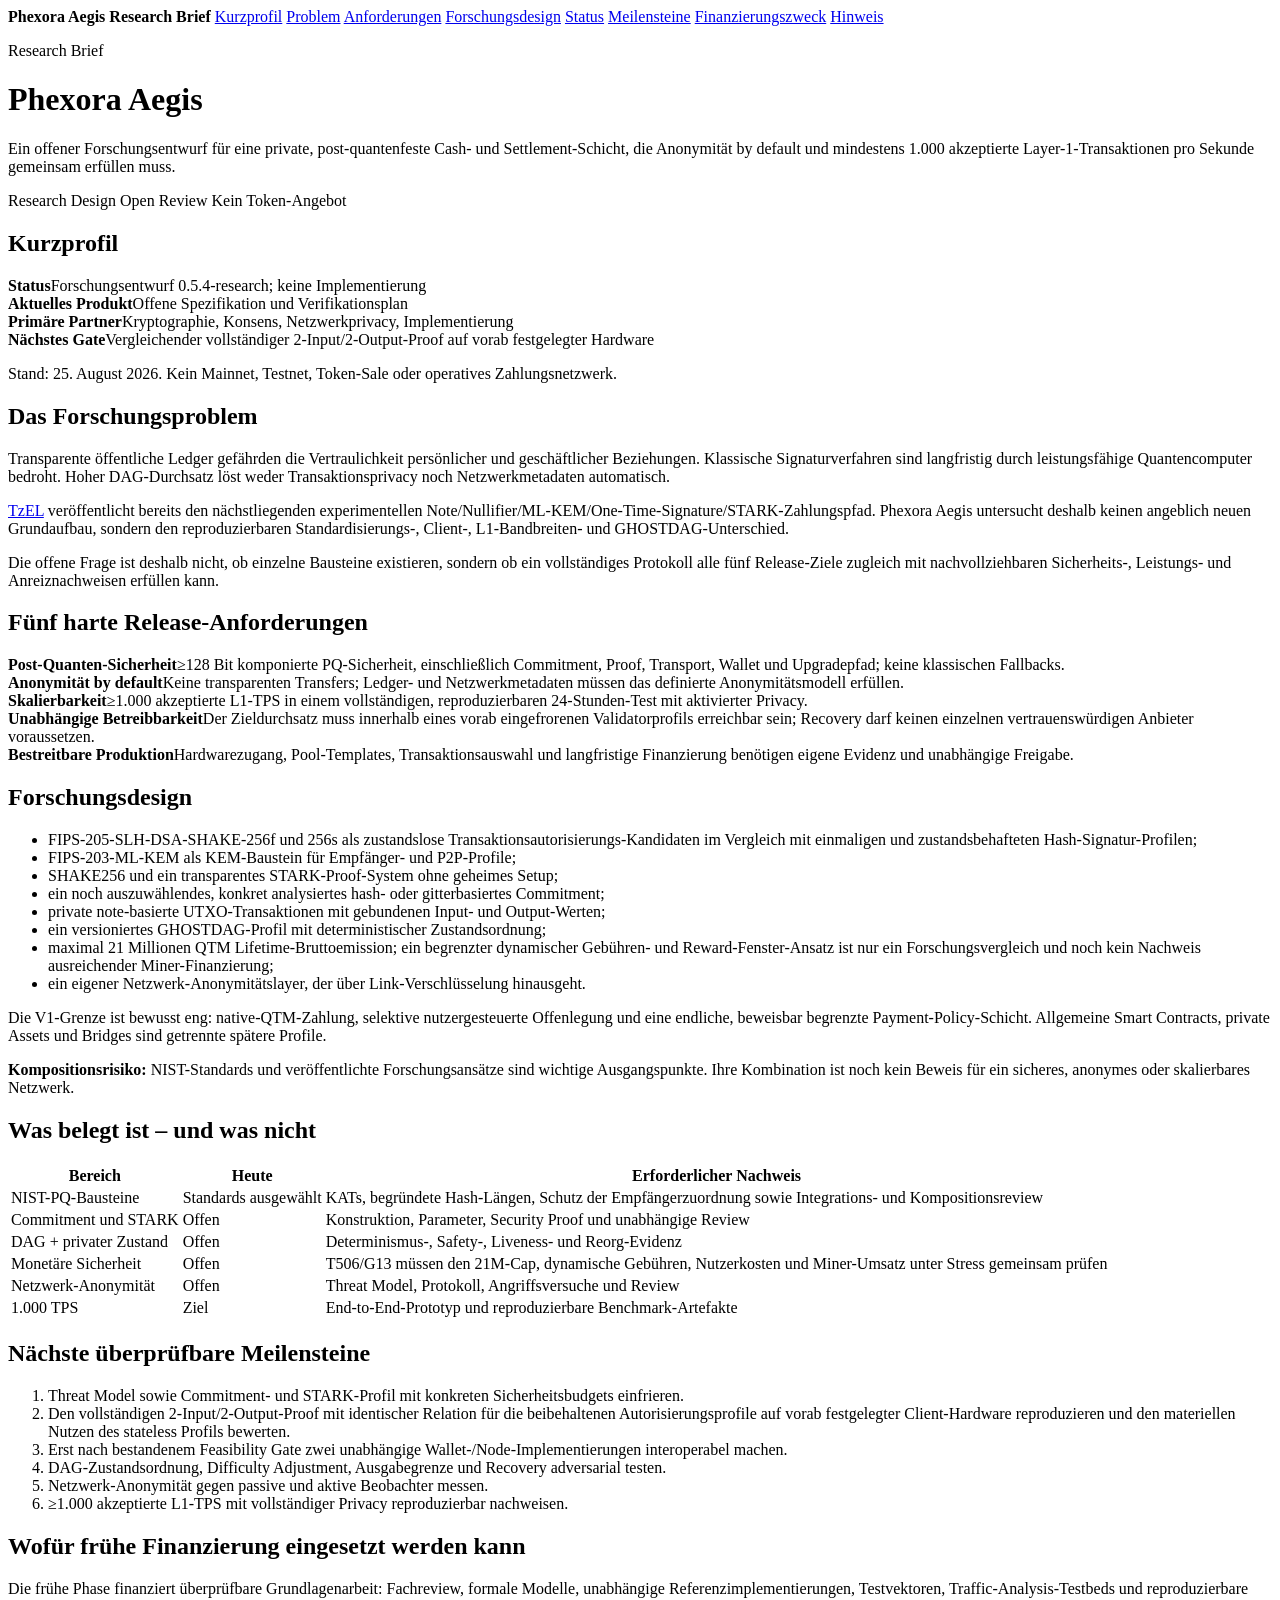
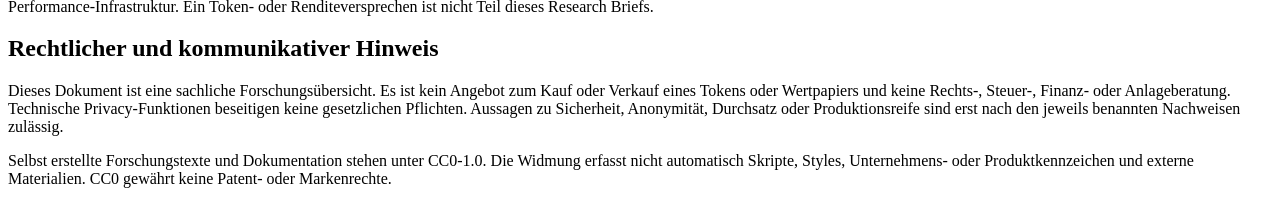
==== Documentation/InvestorOnePager.html @ 0e336656 "docs: clarify research evidence and service-cost gates Admit construction-specific commitment eviden" ====
<!doctype html>
<html lang="de">
<head>
  <meta charset="utf-8">
  <meta name="viewport" content="width=device-width, initial-scale=1">
  <meta name="description" content="Sachlicher Phexora Aegis Research Brief mit Anforderungen, Evidenzstatus und nächsten Gates.">
  <title>Phexora Aegis – Research Brief</title>
  <link rel="stylesheet" href="assets/documentation.css">
</head>
<body>
  <div class="doc-layout">
    <aside class="doc-nav" aria-label="Dokumentnavigation">
      <strong>Phexora Aegis Research Brief</strong>
      <a href="#kurzprofil">Kurzprofil</a>
      <a href="#problem">Problem</a>
      <a href="#anforderungen">Anforderungen</a>
      <a href="#design">Forschungsdesign</a>
      <a href="#status">Status</a>
      <a href="#meilensteine">Meilensteine</a>
      <a href="#finanzierung">Finanzierungszweck</a>
      <a href="#hinweis">Hinweis</a>
    </aside>

    <main class="doc-content">
      <header class="hero">
        <p class="kicker">Research Brief</p>
        <h1>Phexora Aegis</h1>
        <p>Ein offener Forschungsentwurf für eine private, post-quantenfeste Cash- und Settlement-Schicht, die Anonymität by default und mindestens 1.000 akzeptierte Layer-1-Transaktionen pro Sekunde gemeinsam erfüllen muss.</p>
        <div class="badge-row">
          <span class="badge warning">Research Design</span>
          <span class="badge">Open Review</span>
          <span class="badge risk">Kein Token-Angebot</span>
        </div>
      </header>

      <section class="doc-section" id="kurzprofil">
        <h2>Kurzprofil</h2>
        <div class="meta-grid">
          <div class="info-card"><strong>Status</strong><span>Forschungsentwurf 0.5.4-research; keine Implementierung</span></div>
          <div class="info-card"><strong>Aktuelles Produkt</strong><span>Offene Spezifikation und Verifikationsplan</span></div>
          <div class="info-card"><strong>Primäre Partner</strong><span>Kryptographie, Konsens, Netzwerkprivacy, Implementierung</span></div>
          <div class="info-card"><strong>Nächstes Gate</strong><span>Vergleichender vollständiger 2-Input/2-Output-Proof auf vorab festgelegter Hardware</span></div>
        </div>
        <p class="source-note">Stand: 25. August 2026. Kein Mainnet, Testnet, Token-Sale oder operatives Zahlungsnetzwerk.</p>
      </section>

      <section class="doc-section" id="problem">
        <h2>Das Forschungsproblem</h2>
        <p>Transparente öffentliche Ledger gefährden die Vertraulichkeit persönlicher und geschäftlicher Beziehungen. Klassische Signaturverfahren sind langfristig durch leistungsfähige Quantencomputer bedroht. Hoher DAG-Durchsatz löst weder Transaktionsprivacy noch Netzwerkmetadaten automatisch.</p>
        <p><a href="https://tzel.tezos.com/whitepaper.pdf">TzEL</a> veröffentlicht bereits den nächstliegenden experimentellen Note/Nullifier/ML-KEM/One-Time-Signature/STARK-Zahlungspfad. Phexora Aegis untersucht deshalb keinen angeblich neuen Grundaufbau, sondern den reproduzierbaren Standardisierungs-, Client-, L1-Bandbreiten- und GHOSTDAG-Unterschied.</p>
        <p>Die offene Frage ist deshalb nicht, ob einzelne Bausteine existieren, sondern ob ein vollständiges Protokoll alle fünf Release-Ziele zugleich mit nachvollziehbaren Sicherheits-, Leistungs- und Anreiznachweisen erfüllen kann.</p>
      </section>

      <section class="doc-section" id="anforderungen">
        <h2>Fünf harte Release-Anforderungen</h2>
        <div class="card-grid">
          <div class="info-card"><strong>Post-Quanten-Sicherheit</strong><span>≥128 Bit komponierte PQ-Sicherheit, einschließlich Commitment, Proof, Transport, Wallet und Upgradepfad; keine klassischen Fallbacks.</span></div>
          <div class="info-card"><strong>Anonymität by default</strong><span>Keine transparenten Transfers; Ledger- und Netzwerkmetadaten müssen das definierte Anonymitätsmodell erfüllen.</span></div>
          <div class="info-card"><strong>Skalierbarkeit</strong><span>≥1.000 akzeptierte L1-TPS in einem vollständigen, reproduzierbaren 24-Stunden-Test mit aktivierter Privacy.</span></div>
          <div class="info-card"><strong>Unabhängige Betreibbarkeit</strong><span>Der Zieldurchsatz muss innerhalb eines vorab eingefrorenen Validatorprofils erreichbar sein; Recovery darf keinen einzelnen vertrauenswürdigen Anbieter voraussetzen.</span></div>
          <div class="info-card"><strong>Bestreitbare Produktion</strong><span>Hardwarezugang, Pool-Templates, Transaktionsauswahl und langfristige Finanzierung benötigen eigene Evidenz und unabhängige Freigabe.</span></div>
        </div>
      </section>

      <section class="doc-section" id="design">
        <h2>Forschungsdesign</h2>
        <ul>
          <li>FIPS-205-SLH-DSA-SHAKE-256f und 256s als zustandslose
              Transaktionsautorisierungs-Kandidaten im Vergleich mit
              einmaligen und zustandsbehafteten Hash-Signatur-Profilen;</li>
          <li>FIPS-203-ML-KEM als KEM-Baustein für Empfänger- und P2P-Profile;</li>
          <li>SHAKE256 und ein transparentes STARK-Proof-System ohne geheimes Setup;</li>
          <li>ein noch auszuwählendes, konkret analysiertes hash- oder gitterbasiertes Commitment;</li>
          <li>private note-basierte UTXO-Transaktionen mit gebundenen Input- und Output-Werten;</li>
          <li>ein versioniertes GHOSTDAG-Profil mit deterministischer Zustandsordnung;</li>
          <li>maximal 21 Millionen QTM Lifetime-Bruttoemission; ein begrenzter
              dynamischer Gebühren- und Reward-Fenster-Ansatz ist nur ein
              Forschungsvergleich und noch kein Nachweis ausreichender
              Miner-Finanzierung;</li>
          <li>ein eigener Netzwerk-Anonymitätslayer, der über Link-Verschlüsselung hinausgeht.</li>
        </ul>
        <p>Die V1-Grenze ist bewusst eng: native-QTM-Zahlung, selektive nutzergesteuerte Offenlegung und eine endliche, beweisbar begrenzte Payment-Policy-Schicht. Allgemeine Smart Contracts, private Assets und Bridges sind getrennte spätere Profile.</p>
        <div class="callout warning"><strong>Kompositionsrisiko:</strong> NIST-Standards und veröffentlichte Forschungsansätze sind wichtige Ausgangspunkte. Ihre Kombination ist noch kein Beweis für ein sicheres, anonymes oder skalierbares Netzwerk.</div>
      </section>

      <section class="doc-section" id="status">
        <h2>Was belegt ist – und was nicht</h2>
        <div class="table-wrap">
          <table>
            <thead><tr><th>Bereich</th><th>Heute</th><th>Erforderlicher Nachweis</th></tr></thead>
            <tbody>
              <tr><td>NIST-PQ-Bausteine</td><td class="status-selected">Standards ausgewählt</td><td>KATs, begründete Hash-Längen, Schutz der Empfängerzuordnung sowie Integrations- und Kompositionsreview</td></tr>
              <tr><td>Commitment und STARK</td><td class="status-open">Offen</td><td>Konstruktion, Parameter, Security Proof und unabhängige Review</td></tr>
              <tr><td>DAG + privater Zustand</td><td class="status-open">Offen</td><td>Determinismus-, Safety-, Liveness- und Reorg-Evidenz</td></tr>
              <tr><td>Monetäre Sicherheit</td><td class="status-open">Offen</td><td>T506/G13 müssen den 21M-Cap, dynamische Gebühren, Nutzerkosten und Miner-Umsatz unter Stress gemeinsam prüfen</td></tr>
              <tr><td>Netzwerk-Anonymität</td><td class="status-open">Offen</td><td>Threat Model, Protokoll, Angriffsversuche und Review</td></tr>
              <tr><td>1.000 TPS</td><td class="status-target">Ziel</td><td>End-to-End-Prototyp und reproduzierbare Benchmark-Artefakte</td></tr>
            </tbody>
          </table>
        </div>
      </section>

      <section class="doc-section" id="meilensteine">
        <h2>Nächste überprüfbare Meilensteine</h2>
        <ol>
          <li>Threat Model sowie Commitment- und STARK-Profil mit konkreten Sicherheitsbudgets einfrieren.</li>
          <li>Den vollständigen 2-Input/2-Output-Proof mit identischer Relation
              für die beibehaltenen Autorisierungsprofile auf vorab festgelegter
              Client-Hardware reproduzieren und den materiellen Nutzen des
              stateless Profils bewerten.</li>
          <li>Erst nach bestandenem Feasibility Gate zwei unabhängige Wallet-/Node-Implementierungen interoperabel machen.</li>
          <li>DAG-Zustandsordnung, Difficulty Adjustment, Ausgabegrenze und Recovery adversarial testen.</li>
          <li>Netzwerk-Anonymität gegen passive und aktive Beobachter messen.</li>
          <li>≥1.000 akzeptierte L1-TPS mit vollständiger Privacy reproduzierbar nachweisen.</li>
        </ol>
      </section>

      <section class="doc-section" id="finanzierung">
        <h2>Wofür frühe Finanzierung eingesetzt werden kann</h2>
        <p>Die frühe Phase finanziert überprüfbare Grundlagenarbeit: Fachreview, formale Modelle, unabhängige Referenzimplementierungen, Testvektoren, Traffic-Analysis-Testbeds und reproduzierbare Performance-Infrastruktur. Ein Token- oder Renditeversprechen ist nicht Teil dieses Research Briefs.</p>
      </section>

      <section class="doc-section" id="hinweis">
        <h2>Rechtlicher und kommunikativer Hinweis</h2>
        <div class="callout risk">
          Dieses Dokument ist eine sachliche Forschungsübersicht. Es ist kein Angebot zum Kauf oder Verkauf eines Tokens oder Wertpapiers und keine Rechts-, Steuer-, Finanz- oder Anlageberatung. Technische Privacy-Funktionen beseitigen keine gesetzlichen Pflichten. Aussagen zu Sicherheit, Anonymität, Durchsatz oder Produktionsreife sind erst nach den jeweils benannten Nachweisen zulässig.
        </div>
        <p>Selbst erstellte Forschungstexte und Dokumentation stehen unter CC0-1.0. Die Widmung erfasst nicht automatisch Skripte, Styles, Unternehmens- oder Produktkennzeichen und externe Materialien. CC0 gewährt keine Patent- oder Markenrechte.</p>
      </section>
    </main>
  </div>
</body>
</html>
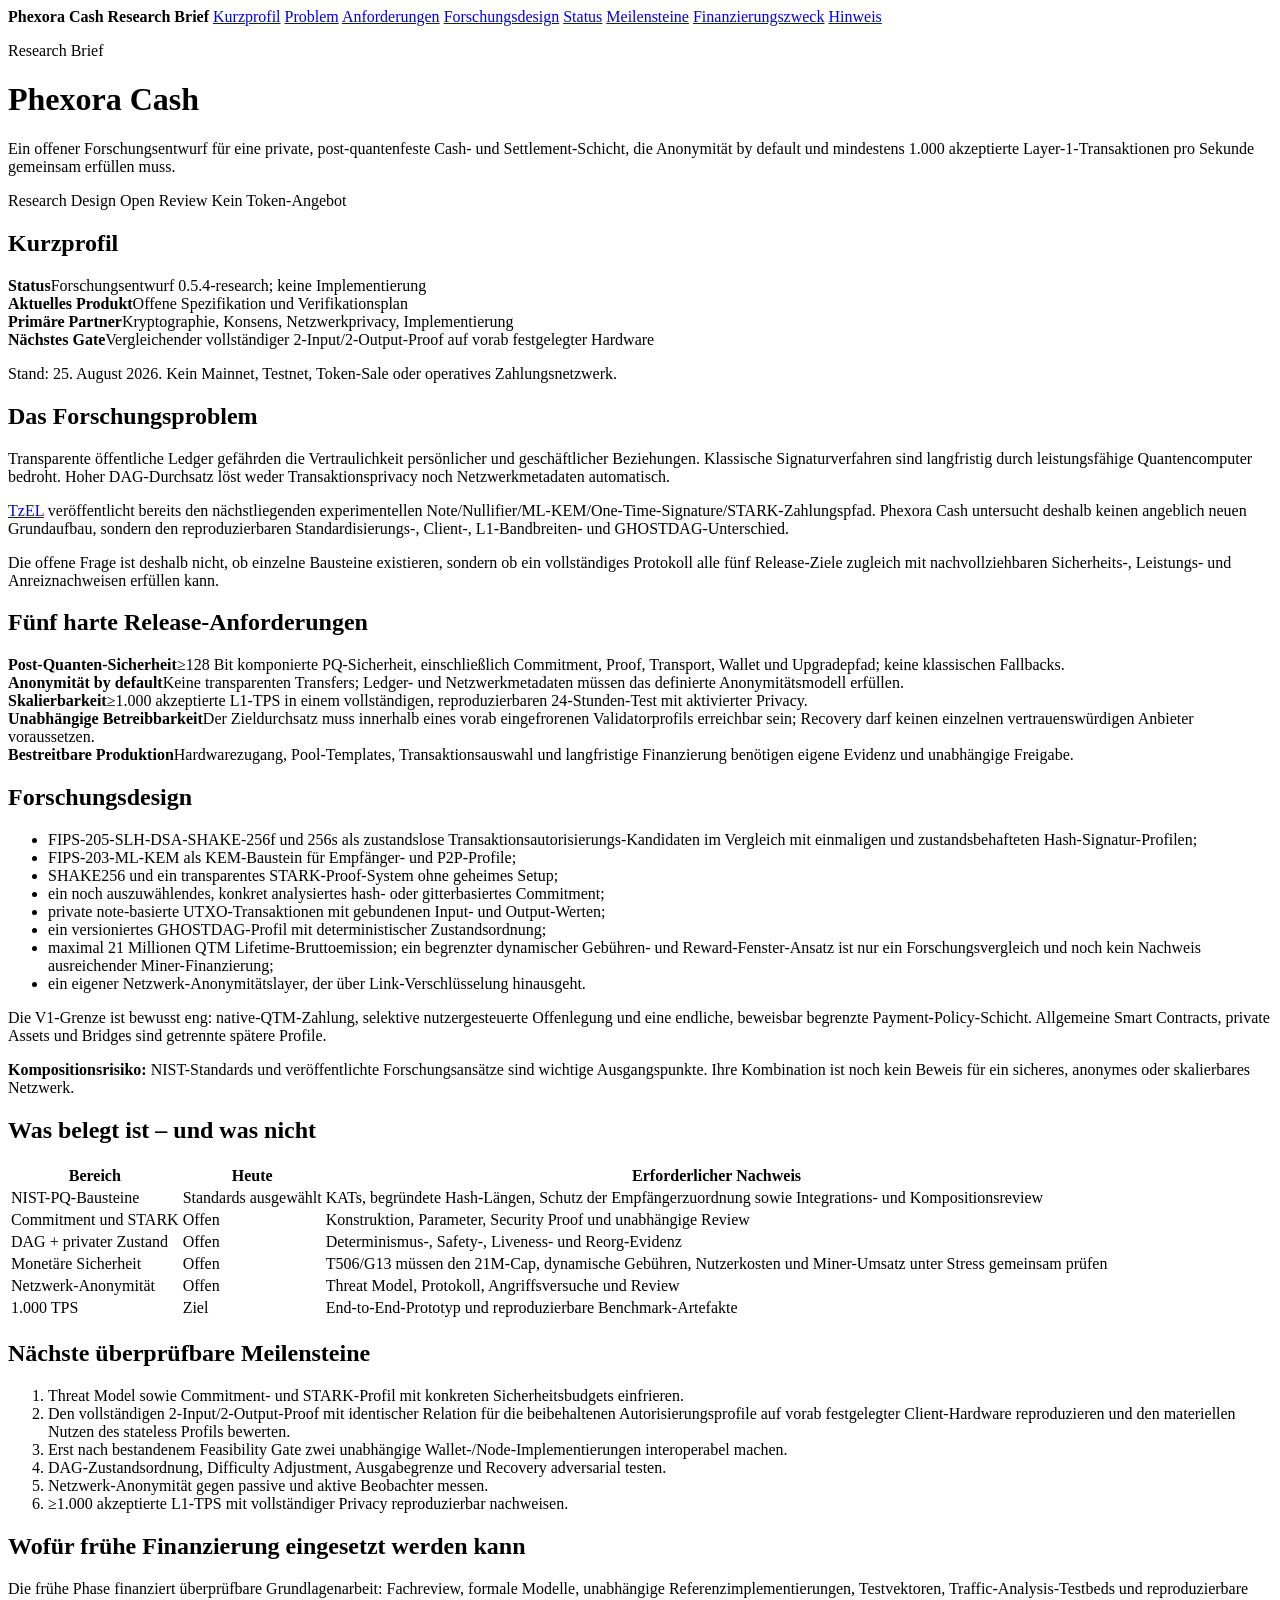
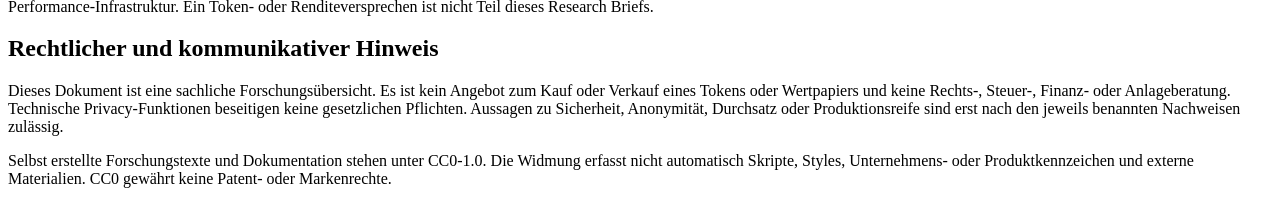
==== commit bee14008: "Rename research programme and deployment identity to Phexora Cash Apply the owner-approved programme" ====
--- a/Documentation/InvestorOnePager.html
+++ b/Documentation/InvestorOnePager.html
@@ -3,14 +3,14 @@
 <head>
   <meta charset="utf-8">
   <meta name="viewport" content="width=device-width, initial-scale=1">
-  <meta name="description" content="Sachlicher Phexora Aegis Research Brief mit Anforderungen, Evidenzstatus und nächsten Gates.">
-  <title>Phexora Aegis – Research Brief</title>
+  <meta name="description" content="Sachlicher Phexora Cash Research Brief mit Anforderungen, Evidenzstatus und nächsten Gates.">
+  <title>Phexora Cash – Research Brief</title>
   <link rel="stylesheet" href="assets/documentation.css">
 </head>
 <body>
   <div class="doc-layout">
     <aside class="doc-nav" aria-label="Dokumentnavigation">
-      <strong>Phexora Aegis Research Brief</strong>
+      <strong>Phexora Cash Research Brief</strong>
       <a href="#kurzprofil">Kurzprofil</a>
       <a href="#problem">Problem</a>
       <a href="#anforderungen">Anforderungen</a>
@@ -24,7 +24,7 @@
     <main class="doc-content">
       <header class="hero">
         <p class="kicker">Research Brief</p>
-        <h1>Phexora Aegis</h1>
+        <h1>Phexora Cash</h1>
         <p>Ein offener Forschungsentwurf für eine private, post-quantenfeste Cash- und Settlement-Schicht, die Anonymität by default und mindestens 1.000 akzeptierte Layer-1-Transaktionen pro Sekunde gemeinsam erfüllen muss.</p>
         <div class="badge-row">
           <span class="badge warning">Research Design</span>
@@ -47,7 +47,7 @@
       <section class="doc-section" id="problem">
         <h2>Das Forschungsproblem</h2>
         <p>Transparente öffentliche Ledger gefährden die Vertraulichkeit persönlicher und geschäftlicher Beziehungen. Klassische Signaturverfahren sind langfristig durch leistungsfähige Quantencomputer bedroht. Hoher DAG-Durchsatz löst weder Transaktionsprivacy noch Netzwerkmetadaten automatisch.</p>
-        <p><a href="https://tzel.tezos.com/whitepaper.pdf">TzEL</a> veröffentlicht bereits den nächstliegenden experimentellen Note/Nullifier/ML-KEM/One-Time-Signature/STARK-Zahlungspfad. Phexora Aegis untersucht deshalb keinen angeblich neuen Grundaufbau, sondern den reproduzierbaren Standardisierungs-, Client-, L1-Bandbreiten- und GHOSTDAG-Unterschied.</p>
+        <p><a href="https://tzel.tezos.com/whitepaper.pdf">TzEL</a> veröffentlicht bereits den nächstliegenden experimentellen Note/Nullifier/ML-KEM/One-Time-Signature/STARK-Zahlungspfad. Phexora Cash untersucht deshalb keinen angeblich neuen Grundaufbau, sondern den reproduzierbaren Standardisierungs-, Client-, L1-Bandbreiten- und GHOSTDAG-Unterschied.</p>
         <p>Die offene Frage ist deshalb nicht, ob einzelne Bausteine existieren, sondern ob ein vollständiges Protokoll alle fünf Release-Ziele zugleich mit nachvollziehbaren Sicherheits-, Leistungs- und Anreiznachweisen erfüllen kann.</p>
       </section>
 
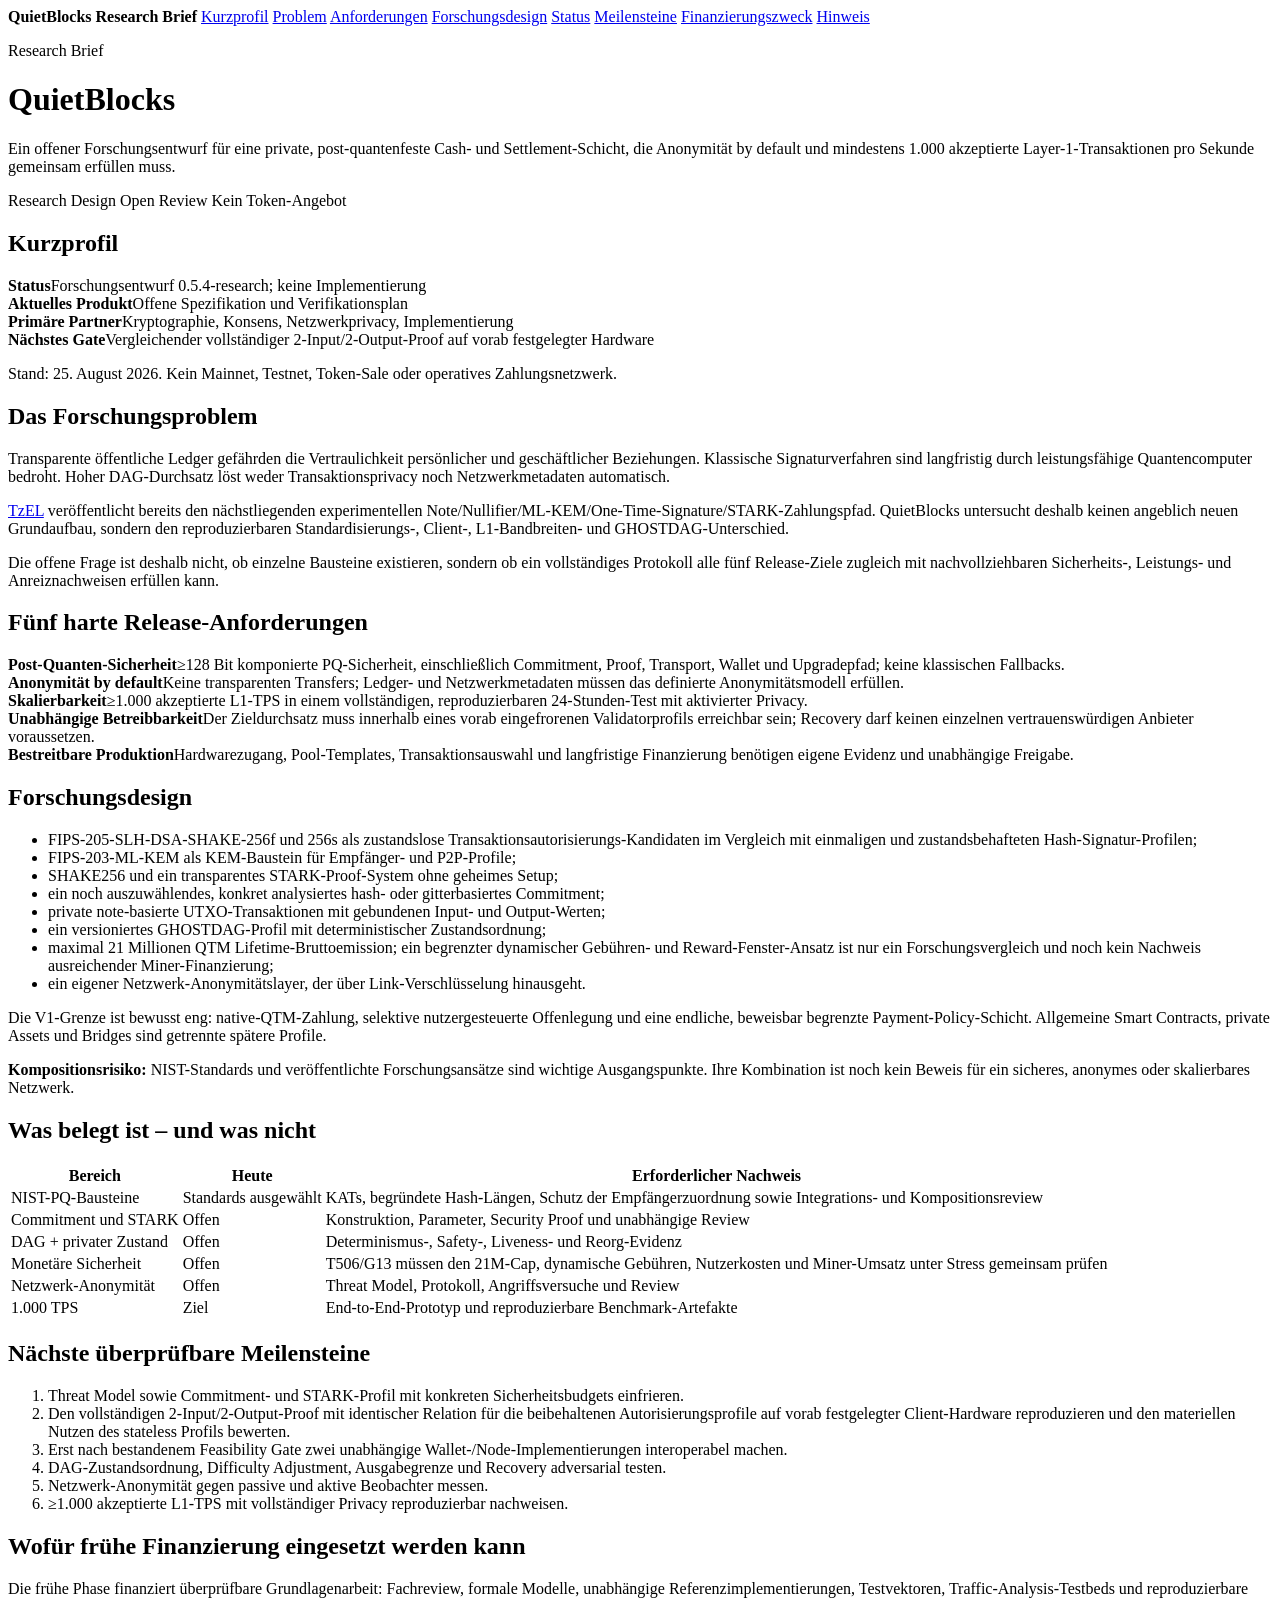
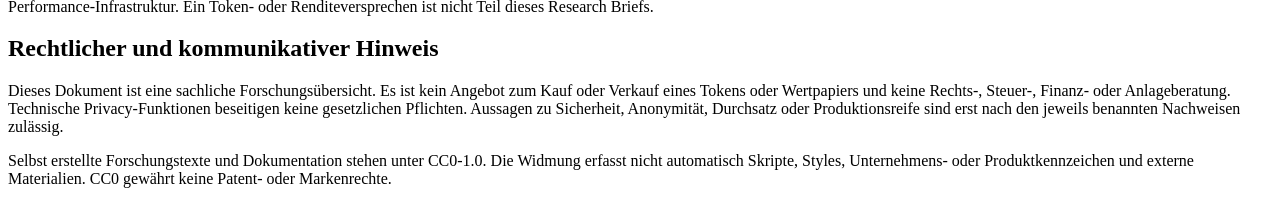
==== commit 274ea8bf: "Complete the QuietBlocks research identity migration Reviewed the exact three paper sources against " ====
--- a/Documentation/InvestorOnePager.html
+++ b/Documentation/InvestorOnePager.html
@@ -3,14 +3,14 @@
 <head>
   <meta charset="utf-8">
   <meta name="viewport" content="width=device-width, initial-scale=1">
-  <meta name="description" content="Sachlicher Phexora Cash Research Brief mit Anforderungen, Evidenzstatus und nächsten Gates.">
-  <title>Phexora Cash – Research Brief</title>
+  <meta name="description" content="Sachlicher QuietBlocks Research Brief mit Anforderungen, Evidenzstatus und nächsten Gates.">
+  <title>QuietBlocks – Research Brief</title>
   <link rel="stylesheet" href="assets/documentation.css">
 </head>
 <body>
   <div class="doc-layout">
     <aside class="doc-nav" aria-label="Dokumentnavigation">
-      <strong>Phexora Cash Research Brief</strong>
+      <strong>QuietBlocks Research Brief</strong>
       <a href="#kurzprofil">Kurzprofil</a>
       <a href="#problem">Problem</a>
       <a href="#anforderungen">Anforderungen</a>
@@ -24,7 +24,7 @@
     <main class="doc-content">
       <header class="hero">
         <p class="kicker">Research Brief</p>
-        <h1>Phexora Cash</h1>
+        <h1>QuietBlocks</h1>
         <p>Ein offener Forschungsentwurf für eine private, post-quantenfeste Cash- und Settlement-Schicht, die Anonymität by default und mindestens 1.000 akzeptierte Layer-1-Transaktionen pro Sekunde gemeinsam erfüllen muss.</p>
         <div class="badge-row">
           <span class="badge warning">Research Design</span>
@@ -47,7 +47,7 @@
       <section class="doc-section" id="problem">
         <h2>Das Forschungsproblem</h2>
         <p>Transparente öffentliche Ledger gefährden die Vertraulichkeit persönlicher und geschäftlicher Beziehungen. Klassische Signaturverfahren sind langfristig durch leistungsfähige Quantencomputer bedroht. Hoher DAG-Durchsatz löst weder Transaktionsprivacy noch Netzwerkmetadaten automatisch.</p>
-        <p><a href="https://tzel.tezos.com/whitepaper.pdf">TzEL</a> veröffentlicht bereits den nächstliegenden experimentellen Note/Nullifier/ML-KEM/One-Time-Signature/STARK-Zahlungspfad. Phexora Cash untersucht deshalb keinen angeblich neuen Grundaufbau, sondern den reproduzierbaren Standardisierungs-, Client-, L1-Bandbreiten- und GHOSTDAG-Unterschied.</p>
+        <p><a href="https://tzel.tezos.com/whitepaper.pdf">TzEL</a> veröffentlicht bereits den nächstliegenden experimentellen Note/Nullifier/ML-KEM/One-Time-Signature/STARK-Zahlungspfad. QuietBlocks untersucht deshalb keinen angeblich neuen Grundaufbau, sondern den reproduzierbaren Standardisierungs-, Client-, L1-Bandbreiten- und GHOSTDAG-Unterschied.</p>
         <p>Die offene Frage ist deshalb nicht, ob einzelne Bausteine existieren, sondern ob ein vollständiges Protokoll alle fünf Release-Ziele zugleich mit nachvollziehbaren Sicherheits-, Leistungs- und Anreiznachweisen erfüllen kann.</p>
       </section>
 
